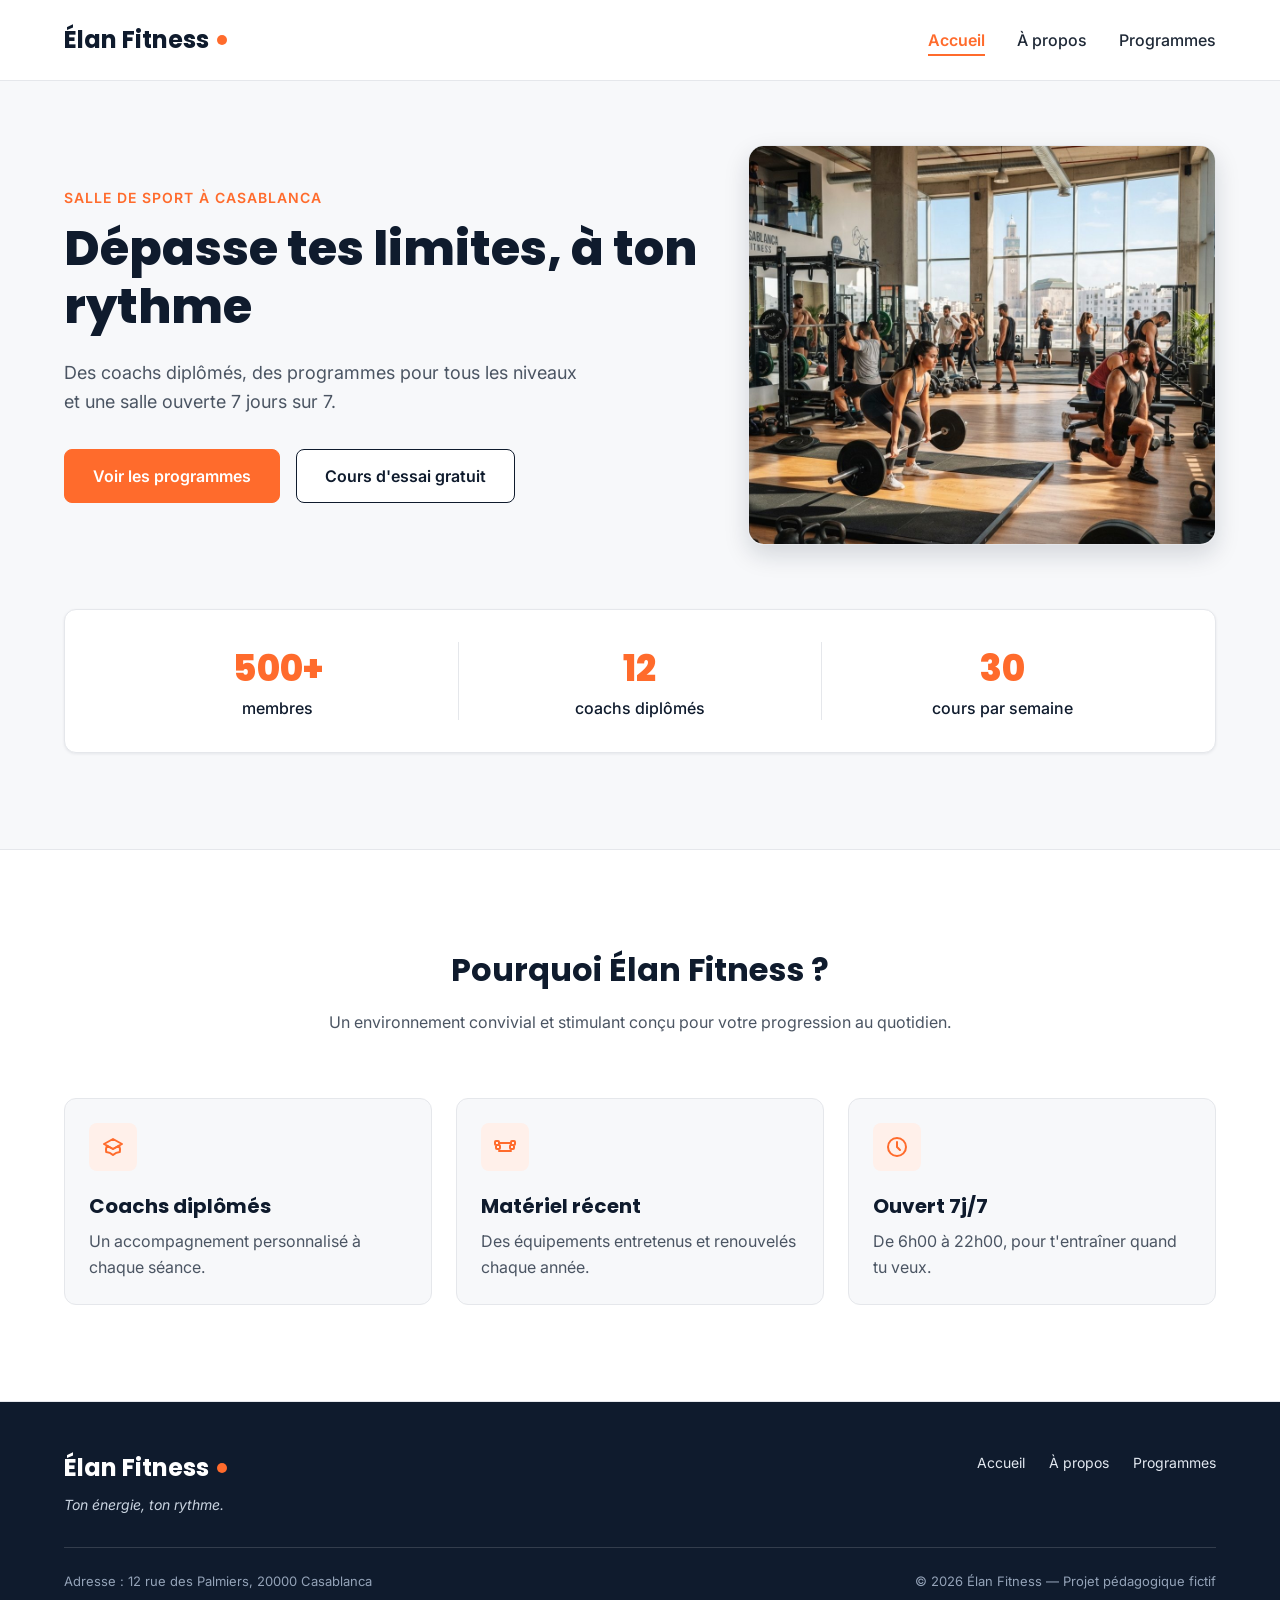
==== index.html @ 63370d38 "spliting" ====
<!DOCTYPE html>
<html lang="fr">
<head>
  <meta charset="UTF-8">
  <meta name="viewport" content="width=device-width, initial-scale=1">
  <meta name="description" content="Élan Fitness, salle de sport à Casablanca : musculation, yoga, cardio et boxe fitness avec des coachs diplômés. Réservez votre cours d'essai gratuit.">
  <title>Élan Fitness | Salle de sport à Casablanca</title>

  <link rel="preconnect" href="https://fonts.googleapis.com">
  <link rel="preconnect" href="https://fonts.gstatic.com" crossorigin>
  <link href="https://fonts.googleapis.com/css2?family=Inter:wght@400;500;600&family=Poppins:wght@600;700;800&display=swap" rel="stylesheet">

  <link rel="stylesheet" href="style.css">
</head>

<body>

  <header class="en-tete">
    <div class="conteneur en-tete-contenu">
      <a href="index.html" class="logo">Élan Fitness</a>

      <nav aria-label="Navigation principale">
        <ul class="menu">
          <li><a href="index.html" class="lien-actif">Accueil</a></li>
          <li><a href="Apropose.html">À propos</a></li>
          <li><a href="programme.html">Programmes</a></li>
        </ul>
      </nav>
    </div>
  </header>

  <main>

    <section id="accueil" class="hero">
      <div class="conteneur">

        <div class="hero-contenu">
          <div class="hero-texte">
            <p class="sur-titre">Salle de sport à Casablanca</p>
            <h1>Dépasse tes limites, à ton rythme</h1>
            <p class="hero-description">
              Des coachs diplômés, des programmes pour tous les niveaux et une salle ouverte 7 jours sur 7.
            </p>
            <div class="boutons">
              <a href="programme.html" class="bouton bouton-principal">Voir les programmes</a>
              <a href="#contact" class="bouton bouton-secondaire">Cours d'essai gratuit</a>
            </div>
          </div>

          <img class="hero-image" src="img/hero.jpg" alt="Des personnes s'entraînent dans une salle de sport lumineuse à Casablanca">
        </div>

        <div class="chiffres">
          <div class="chiffre">
            <p class="chiffre-nombre">500+</p>
            <p>membres</p>
          </div>
          <div class="chiffre">
            <p class="chiffre-nombre">12</p>
            <p>coachs diplômés</p>
          </div>
          <div class="chiffre">
            <p class="chiffre-nombre">30</p>
            <p>cours par semaine</p>
          </div>
        </div>

      </div>
    </section>

    <section class="section section-blanche">
      <div class="conteneur">

        <div class="section-titre">
          <h2>Pourquoi Élan Fitness ?</h2>
          <p>Un environnement convivial et stimulant conçu pour votre progression au quotidien.</p>
        </div>

        <div class="cartes">
          <article class="carte carte-avantage">
            <div class="icone"><img src="img/icone-coach.svg" alt=""></div>
            <h3>Coachs diplômés</h3>
            <p>Un accompagnement personnalisé à chaque séance.</p>
          </article>

          <article class="carte carte-avantage">
            <div class="icone"><img src="img/icone-materiel.svg" alt=""></div>
            <h3>Matériel récent</h3>
            <p>Des équipements entretenus et renouvelés chaque année.</p>
          </article>

          <article class="carte carte-avantage">
            <div class="icone"><img src="img/icone-horloge.svg" alt=""></div>
            <h3>Ouvert 7j/7</h3>
            <p>De 6h00 à 22h00, pour t'entraîner quand tu veux.</p>
          </article>
        </div>

      </div>
    </section>


  </main>

  <footer class="pied-de-page">
    <div class="conteneur">

      <div class="pied-haut">
        <div>
          <p class="logo logo-clair">Élan Fitness</p>
          <p class="slogan">Ton énergie, ton rythme.</p>
        </div>

        <nav aria-label="Navigation du pied de page">
          <ul class="menu menu-pied">
            <li><a href="index.html">Accueil</a></li>
            <li><a href="Apropose.html">À propos</a></li>
            <li><a href="programme.html">Programmes</a></li>
          </ul>
        </nav>
      </div>

      <div class="pied-bas">
        <p>Adresse : 12 rue des Palmiers, 20000 Casablanca</p>
        <p>&copy; 2026 Élan Fitness — Projet pédagogique fictif</p>
      </div>

    </div>
  </footer>

</body>
</html>
---- style.css ----
* {
  box-sizing: border-box;
  margin: 0;
  padding: 0;
}

html {
  scroll-behavior: smooth;
}

body {
  font-family: 'Inter', Arial, sans-serif;
  font-size: 16px;
  line-height: 1.5;
  color: #1F2937;
  background-color: #F7F8FA;
}

h1, h2, h3, h4 {
  font-family: 'Poppins', Arial, sans-serif;
  color: #0F1B2D;
}

a {
  color: inherit;
  text-decoration: none;
}

ul {
  list-style: none;
}

img {
  display: block;
  max-width: 100%;
}

a:focus-visible,
button:focus-visible {
  outline: 3px solid #FF6B2C;
  outline-offset: 2px;
}

.conteneur {
  width: 100%;
  max-width: 1200px;
  margin: 0 auto;
  padding: 0 24px;
}

.section {
  padding: 96px 0;
}

.section-blanche {
  background-color: #FFFFFF;
  border-top: 1px solid #E5E7EB;
  border-bottom: 1px solid #E5E7EB;
}

.section-titre {
  max-width: 640px;
  margin: 0 auto 64px;
  text-align: center;
}

.section-titre h2 {
  font-size: 32px;
  margin-bottom: 16px;
}

.section-titre h3 {
  font-size: 26px;
  margin-bottom: 12px;
}

.section-titre p {
  color: #4B5563;
}

.sur-titre {
  font-size: 14px;
  font-weight: 600;
  color: #FF6B2C;
  text-transform: uppercase;
  letter-spacing: 1px;
  margin-bottom: 12px;
}

.bouton {
  display: inline-block;
  padding: 14px 28px;
  border-radius: 8px;
  font-size: 16px;
  font-weight: 600;
  text-align: center;
  cursor: pointer;
}

.bouton-principal {
  background-color: #FF6B2C;
  border: 1px solid #FF6B2C;
  color: #FFFFFF;
}

.bouton-principal:hover {
  background-color: #F05817;
}

.bouton-secondaire {
  background-color: #FFFFFF;
  border: 1px solid #0F1B2D;
  color: #0F1B2D;
}

.bouton-secondaire:hover {
  background-color: #F3F4F6;
}

.cartes {
  display: flex;
  gap: 24px;
}

.carte {
  flex: 1;
  background-color: #FFFFFF;
  border: 1px solid #E5E7EB;
  border-radius: 12px;
  box-shadow: 0 1px 3px rgba(15, 27, 45, 0.08);
}

.icone {
  width: 48px;
  height: 48px;
  background-color: #FFF0EA;
  border-radius: 8px;
  display: flex;
  align-items: center;
  justify-content: center;
}

.icone img {
  width: 24px;
  height: 24px;
}

.icone-petite {
  width: 32px;
  height: 32px;
  border-radius: 50%;
}

.icone-petite img {
  width: 16px;
  height: 16px;
}

.en-tete {
  position: sticky;
  top: 0;
  z-index: 10;
  background-color: #FFFFFF;
  border-bottom: 1px solid #E5E7EB;
}

.en-tete-contenu {
  height: 80px;
  display: flex;
  align-items: center;
  justify-content: space-between;
}

.logo {
  display: flex;
  align-items: center;
  font-family: 'Poppins', Arial, sans-serif;
  font-size: 24px;
  font-weight: 700;
  color: #0F1B2D;
}

.logo::after {
  content: "";
  width: 10px;
  height: 10px;
  margin-left: 8px;
  background-color: #FF6B2C;
  border-radius: 50%;
}

.menu {
  display: flex;
  gap: 32px;
}

.menu a {
  font-weight: 500;
  padding-bottom: 4px;
  border-bottom: 2px solid transparent;
}

.menu a:hover {
  color: #FF6B2C;
}

.menu .lien-actif {
  color: #FF6B2C;
  font-weight: 600;
  border-bottom-color: #FF6B2C;
}

.hero {
  padding: 64px 0 96px;
}

.hero-contenu {
  display: flex;
  align-items: center;
  gap: 32px;
}

.hero-texte {
  flex: 7;
}

.hero-texte h1 {
  font-size: 48px;
  font-weight: 800;
  line-height: 1.2;
  margin-bottom: 24px;
}

.hero-description {
  max-width: 520px;
  font-size: 18px;
  line-height: 1.6;
  color: #4B5563;
  margin-bottom: 32px;
}

.boutons {
  display: flex;
  flex-wrap: wrap;
  gap: 16px;
}

.hero-image {
  flex: 5;
  min-width: 0;
  height: 400px;
  object-fit: cover;
  border-radius: 16px;
  border: 1px solid #E5E7EB;
  box-shadow: 0 10px 25px rgba(15, 27, 45, 0.15);
}

.chiffres {
  display: flex;
  margin-top: 64px;
  padding: 32px;
  background-color: #FFFFFF;
  border: 1px solid #E5E7EB;
  border-radius: 12px;
  box-shadow: 0 1px 3px rgba(15, 27, 45, 0.08);
}

.chiffre {
  flex: 1;
  text-align: center;
  font-weight: 500;
  color: #0F1B2D;
}

.chiffre + .chiffre {
  border-left: 1px solid #E5E7EB;
}

.chiffre-nombre {
  font-family: 'Poppins', Arial, sans-serif;
  font-size: 36px;
  font-weight: 800;
  color: #FF6B2C;
}

.carte-avantage {
  padding: 24px;
  background-color: #F7F8FA;
  box-shadow: none;
}

.carte-avantage .icone {
  margin-bottom: 20px;
}

.carte-avantage h3 {
  font-size: 20px;
  margin-bottom: 8px;
}

.carte-avantage p {
  color: #4B5563;
  line-height: 1.6;
}

.apropos-contenu {
  display: flex;
  align-items: center;
  gap: 64px;
}

.apropos-texte {
  flex: 7;
}

.apropos-texte h2 {
  font-size: 36px;
  line-height: 1.2;
  margin-bottom: 20px;
}

.apropos-texte p {
  color: #4B5563;
  line-height: 1.7;
  margin-bottom: 16px;
}

.valeurs {
  display: flex;
  gap: 16px;
  margin-top: 32px;
}

.valeur {
  flex: 1;
  display: flex;
  align-items: center;
  gap: 12px;
  padding: 12px 16px;
  background-color: #FFFFFF;
  border: 1px solid #E5E7EB;
  border-radius: 12px;
  font-family: 'Poppins', Arial, sans-serif;
  font-size: 14px;
  font-weight: 600;
  color: #0F1B2D;
}

.apropos-image {
  flex: 5;
  min-width: 0;
  height: 360px;
  object-fit: cover;
  border-radius: 16px;
  box-shadow: 0 10px 25px rgba(15, 27, 45, 0.15);
}

.carte-programme {
  display: flex;
  flex-direction: column;
  overflow: hidden;
}

.carte-programme > img {
  width: 100%;
  height: 200px;
  object-fit: cover;
}

.programme-corps {
  flex: 1;
  display: flex;
  flex-direction: column;
  padding: 20px;
}

.programme-corps h3 {
  font-size: 20px;
  margin-bottom: 8px;
}

.programme-corps p {
  font-size: 15px;
  color: #4B5563;
}

.etiquette {
  align-self: flex-start;
  padding: 4px 10px;
  margin-bottom: 12px;
  border-radius: 6px;
  font-size: 12px;
  font-weight: 600;
}

.etiquette-orange {
  background-color: #FFEDE5;
  color: #C2410C;
}

.etiquette-bleue {
  background-color: #DBEAFE;
  color: #1D4ED8;
}

.etiquette-verte {
  background-color: #D1FAE5;
  color: #047857;
}

.programme-corps .duree {
  display: flex;
  align-items: center;
  gap: 8px;
  margin-top: auto;
  padding-top: 16px;
  border-top: 1px solid #E5E7EB;
  font-size: 13px;
  font-weight: 600;
  color: #0F1B2D;
}

.programme-corps h3 + p {
  margin-bottom: 16px;
}

.duree img {
  width: 16px;
  height: 16px;
}

.formules {
  margin-top: 96px;
}

.formule {
  position: relative;
  display: flex;
  flex-direction: column;
  padding: 28px;
}

.formule h4 {
  font-size: 20px;
}

.prix {
  margin: 8px 0 16px;
  font-family: 'Poppins', Arial, sans-serif;
  font-size: 30px;
  font-weight: 800;
  color: #FF6B2C;
}

.prix span {
  font-family: 'Inter', Arial, sans-serif;
  font-size: 16px;
  font-weight: 500;
  color: #4B5563;
}

.prix-note {
  margin: -8px 0 16px;
  font-size: 13px;
  color: #4B5563;
}

.formule-liste {
  flex: 1;
  margin-bottom: 24px;
}

.formule-liste li {
  padding-left: 28px;
  margin-bottom: 12px;
  font-size: 15px;
  background-image: url('img/icone-check.svg');
  background-repeat: no-repeat;
  background-position: left center;
  background-size: 16px;
}

.formule .bouton {
  display: block;
}

.formule-populaire {
  border: 2px solid #FF6B2C;
  box-shadow: 0 10px 25px rgba(255, 107, 44, 0.2);
}

.badge-populaire {
  position: absolute;
  top: -14px;
  left: 50%;
  transform: translateX(-50%);
  padding: 4px 14px;
  background-color: #FF6B2C;
  border-radius: 999px;
  font-size: 12px;
  font-weight: 700;
  text-transform: uppercase;
  color: #FFFFFF;
}

.pied-de-page {
  padding: 48px 0 32px;
  background-color: #0F1B2D;
  color: #FFFFFF;
}

.pied-haut {
  display: flex;
  justify-content: space-between;
  align-items: flex-start;
  padding-bottom: 32px;
  border-bottom: 1px solid rgba(255, 255, 255, 0.15);
}

.logo-clair {
  color: #FFFFFF;
}

.slogan {
  margin-top: 8px;
  font-size: 14px;
  font-style: italic;
  color: #CBD5E1;
}

.menu-pied {
  gap: 24px;
}

.menu-pied a {
  font-size: 14px;
  font-weight: 400;
  color: #E2E8F0;
}

.pied-bas {
  display: flex;
  justify-content: space-between;
  margin-top: 24px;
  font-size: 13px;
  color: #94A3B8;
}
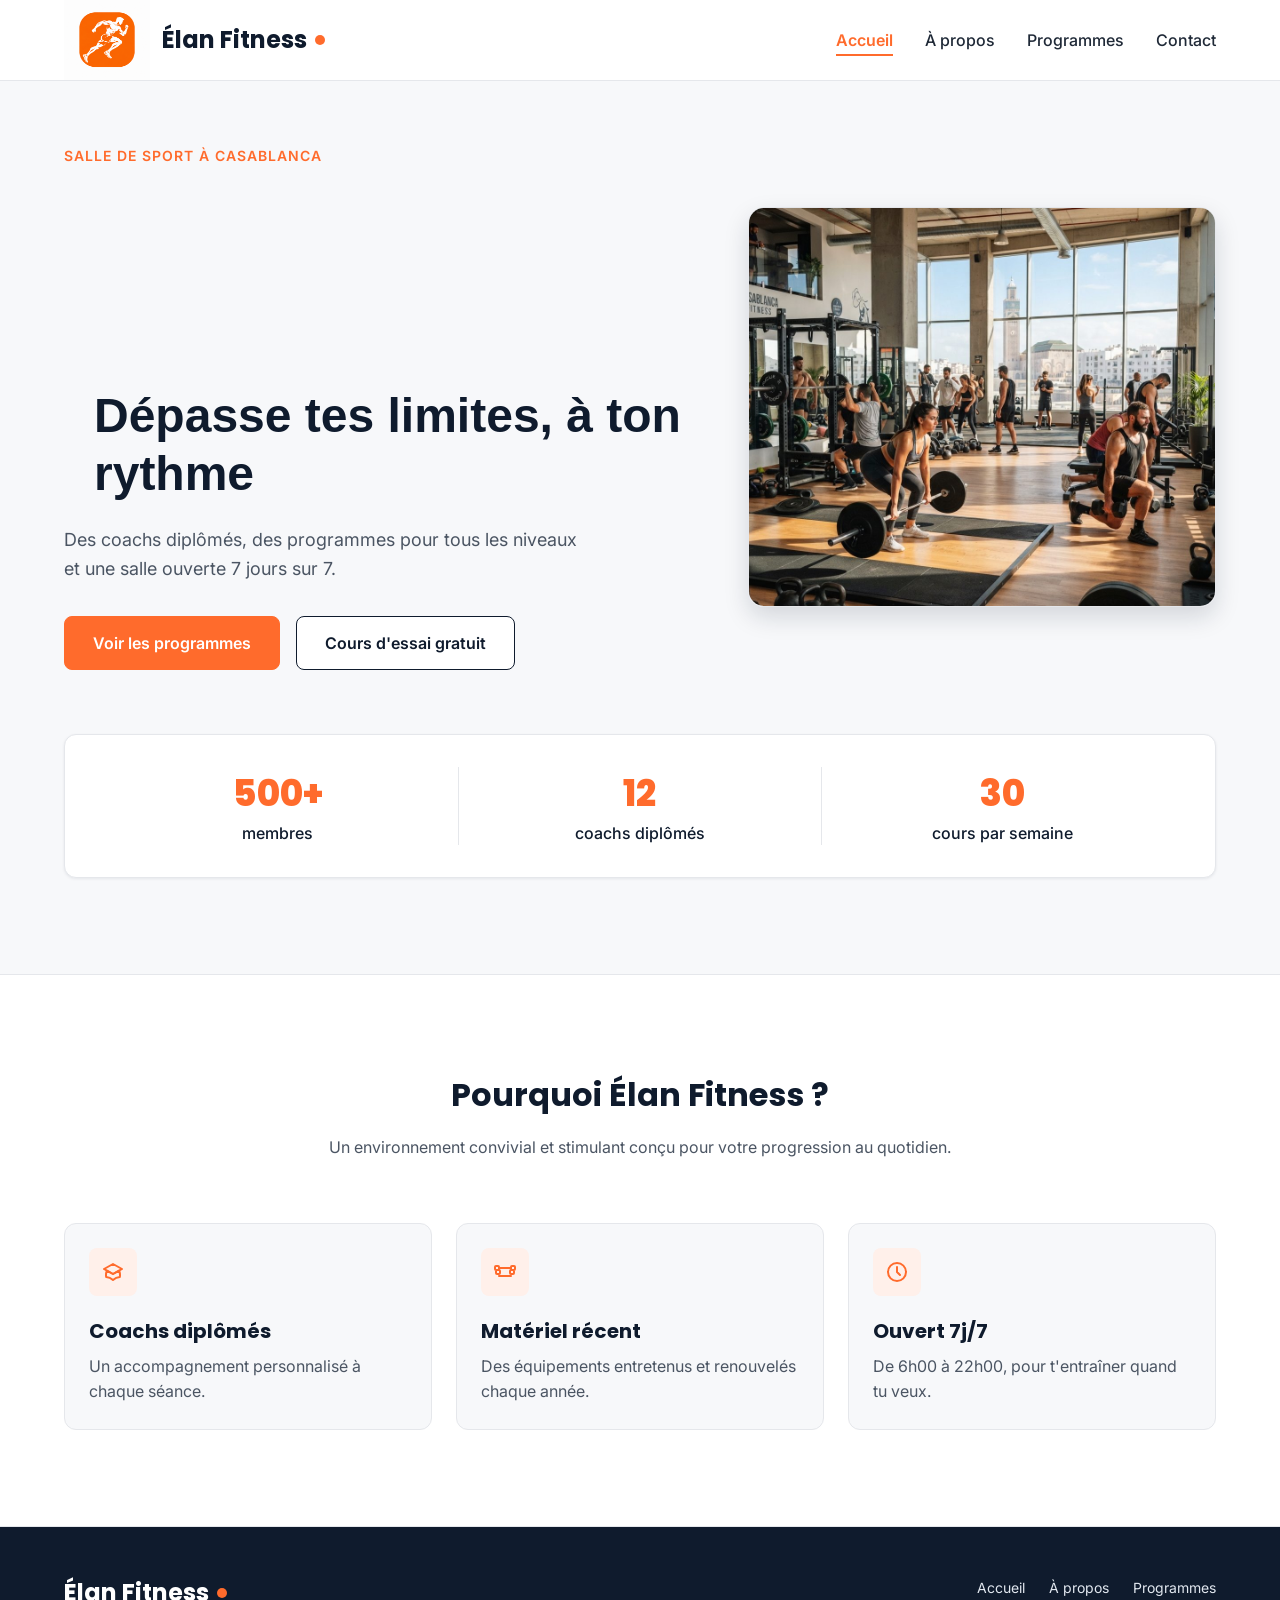
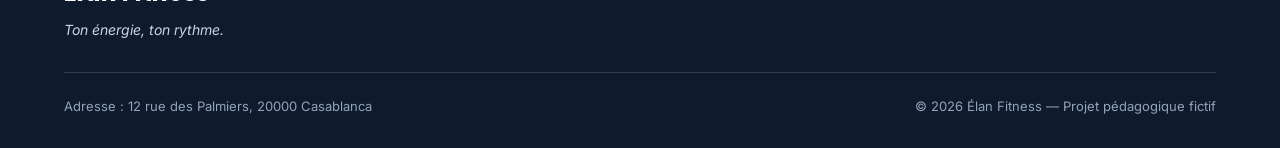
==== commit 87e4296d: "puting the logo and fixing the contact" ====
--- a/index.html
+++ b/index.html
@@ -17,6 +17,7 @@
 
   <header class="en-tete">
     <div class="conteneur en-tete-contenu">
+      <img class="image" src="img/runner.png" alt="logorunner">
       <a href="index.html" class="logo">Élan Fitness</a>
 
       <nav aria-label="Navigation principale">
@@ -24,6 +25,7 @@
           <li><a href="index.html" class="lien-actif">Accueil</a></li>
           <li><a href="Apropose.html">À propos</a></li>
           <li><a href="programme.html">Programmes</a></li>
+          <li><a href="contact.html">Contact</a></li>
         </ul>
       </nav>
     </div>
--- a/style.css
+++ b/style.css
@@ -169,6 +169,12 @@
   display: flex;
   align-items: center;
   justify-content: space-between;
+}
+
+.en-tete-contenu img{
+  width: 86px;
+  height: 80px;
+  margin-right: -500px;
 }
 
 .logo {
@@ -545,3 +551,59 @@
   font-size: 13px;
   color: #94A3B8;
 }
+
+h1{
+  font-size: 70px;
+  font-family: 'Trebuchet MS', 'Lucida Sans Unicode', 'Lucida Grande', 'Lucida Sans', Arial, sans-serif;
+  margin-top: 221px;
+  margin-bottom: 221px;
+  font-weight: 800;
+  margin-left: 30px;
+}
+
+.contact {
+  display: grid;
+  grid-template-columns: 1fr 1fr;
+  gap: 60px;
+}
+
+.contact-forma{
+  padding: 40px;
+  border-radius: 40px;
+  box-shadow: 0 10px 40px rgba(0, 0, 0, 0.1);
+}
+
+.contact-forma form{
+  display: flex;
+  flex-direction: column;
+  gap: 16px;
+}
+
+.contact-forma input,
+.contact-forma textarea{
+  width: 100%;
+  padding: 14px 16px;
+  border-radius: 32px;
+  font-family: 'Segoe UI', Tahoma, Geneva, Verdana, sans-serif;
+}
+
+.contact-forma textarea{
+  height: 170px;
+  resize: vertical;
+}
+
+.contact-forma button{
+  padding: 14px;
+  background-color: #ff7a00;
+  color: white;
+  border: none;
+  border-radius: 10px;
+  font-weight: 800;
+  font-family: inherit;
+  cursor: pointer;
+  transition: 0.3s;
+}
+
+.contact-forma button:hover{
+  background-color: #da6a00;
+}
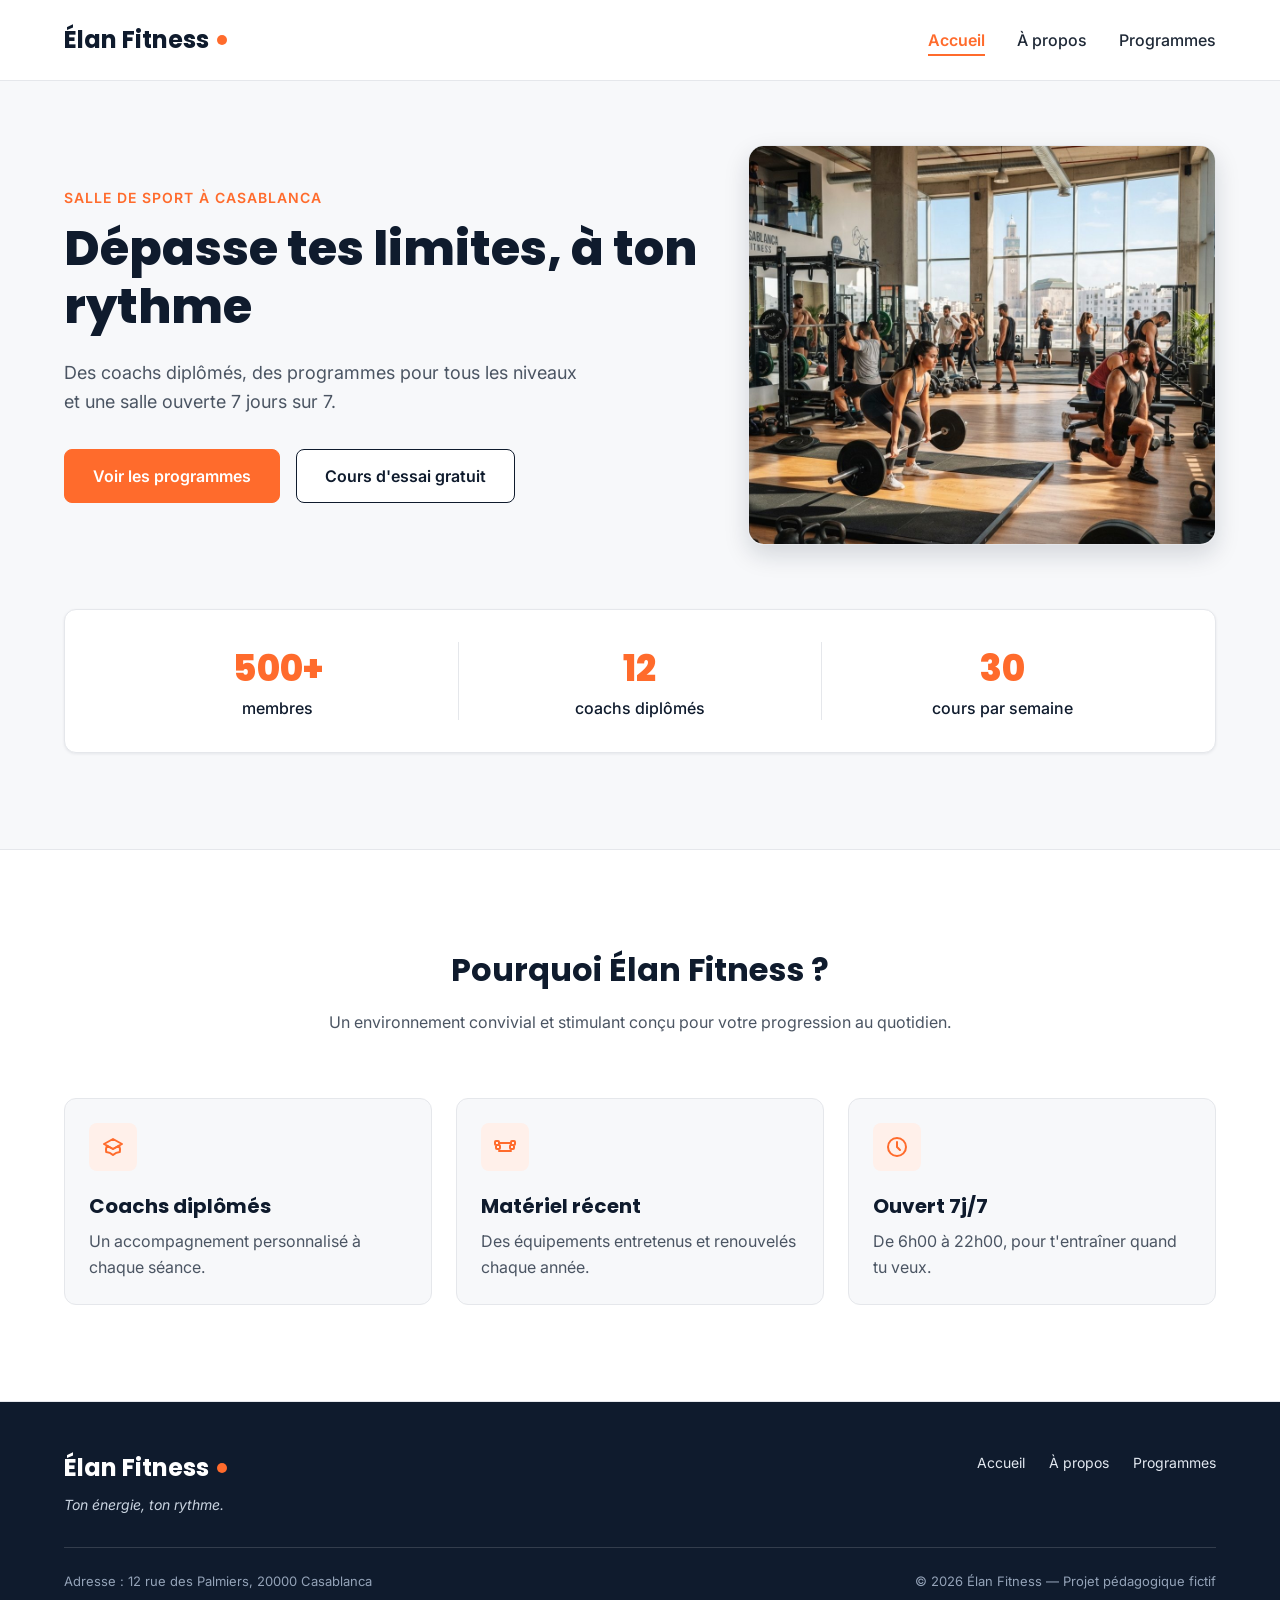
==== commit 116ff48b: "remove the contact to fix the spacing caused after adiing the logo" ====
--- a/index.html
+++ b/index.html
@@ -17,15 +17,13 @@
 
   <header class="en-tete">
     <div class="conteneur en-tete-contenu">
-      <img class="image" src="img/runner.png" alt="logorunner">
-      <a href="index.html" class="logo">Élan Fitness</a>
+      <a href="#accueil" class="logo">Élan Fitness</a>
 
       <nav aria-label="Navigation principale">
         <ul class="menu">
           <li><a href="index.html" class="lien-actif">Accueil</a></li>
-          <li><a href="Apropose.html">À propos</a></li>
-          <li><a href="programme.html">Programmes</a></li>
-          <li><a href="contact.html">Contact</a></li>
+          <li><a href="Apropos.html">À propos</a></li>
+          <li><a href="programmes.html">Programmes</a></li>
         </ul>
       </nav>
     </div>
@@ -44,7 +42,7 @@
               Des coachs diplômés, des programmes pour tous les niveaux et une salle ouverte 7 jours sur 7.
             </p>
             <div class="boutons">
-              <a href="programme.html" class="bouton bouton-principal">Voir les programmes</a>
+              <a href="#programmes" class="bouton bouton-principal">Voir les programmes</a>
               <a href="#contact" class="bouton bouton-secondaire">Cours d'essai gratuit</a>
             </div>
           </div>
@@ -101,9 +99,6 @@
       </div>
     </section>
 
-
-  </main>
-
   <footer class="pied-de-page">
     <div class="conteneur">
 
@@ -116,8 +111,8 @@
         <nav aria-label="Navigation du pied de page">
           <ul class="menu menu-pied">
             <li><a href="index.html">Accueil</a></li>
-            <li><a href="Apropose.html">À propos</a></li>
-            <li><a href="programme.html">Programmes</a></li>
+            <li><a href="Apropos.html">À propos</a></li>
+            <li><a href="programmes.html">Programmes</a></li>
           </ul>
         </nav>
       </div>
@@ -131,4 +126,4 @@
   </footer>
 
 </body>
-</html>+</html>
--- a/style.css
+++ b/style.css
@@ -169,12 +169,6 @@
   display: flex;
   align-items: center;
   justify-content: space-between;
-}
-
-.en-tete-contenu img{
-  width: 86px;
-  height: 80px;
-  margin-right: -500px;
 }
 
 .logo {
@@ -551,59 +545,3 @@
   font-size: 13px;
   color: #94A3B8;
 }
-
-h1{
-  font-size: 70px;
-  font-family: 'Trebuchet MS', 'Lucida Sans Unicode', 'Lucida Grande', 'Lucida Sans', Arial, sans-serif;
-  margin-top: 221px;
-  margin-bottom: 221px;
-  font-weight: 800;
-  margin-left: 30px;
-}
-
-.contact {
-  display: grid;
-  grid-template-columns: 1fr 1fr;
-  gap: 60px;
-}
-
-.contact-forma{
-  padding: 40px;
-  border-radius: 40px;
-  box-shadow: 0 10px 40px rgba(0, 0, 0, 0.1);
-}
-
-.contact-forma form{
-  display: flex;
-  flex-direction: column;
-  gap: 16px;
-}
-
-.contact-forma input,
-.contact-forma textarea{
-  width: 100%;
-  padding: 14px 16px;
-  border-radius: 32px;
-  font-family: 'Segoe UI', Tahoma, Geneva, Verdana, sans-serif;
-}
-
-.contact-forma textarea{
-  height: 170px;
-  resize: vertical;
-}
-
-.contact-forma button{
-  padding: 14px;
-  background-color: #ff7a00;
-  color: white;
-  border: none;
-  border-radius: 10px;
-  font-weight: 800;
-  font-family: inherit;
-  cursor: pointer;
-  transition: 0.3s;
-}
-
-.contact-forma button:hover{
-  background-color: #da6a00;
-}
